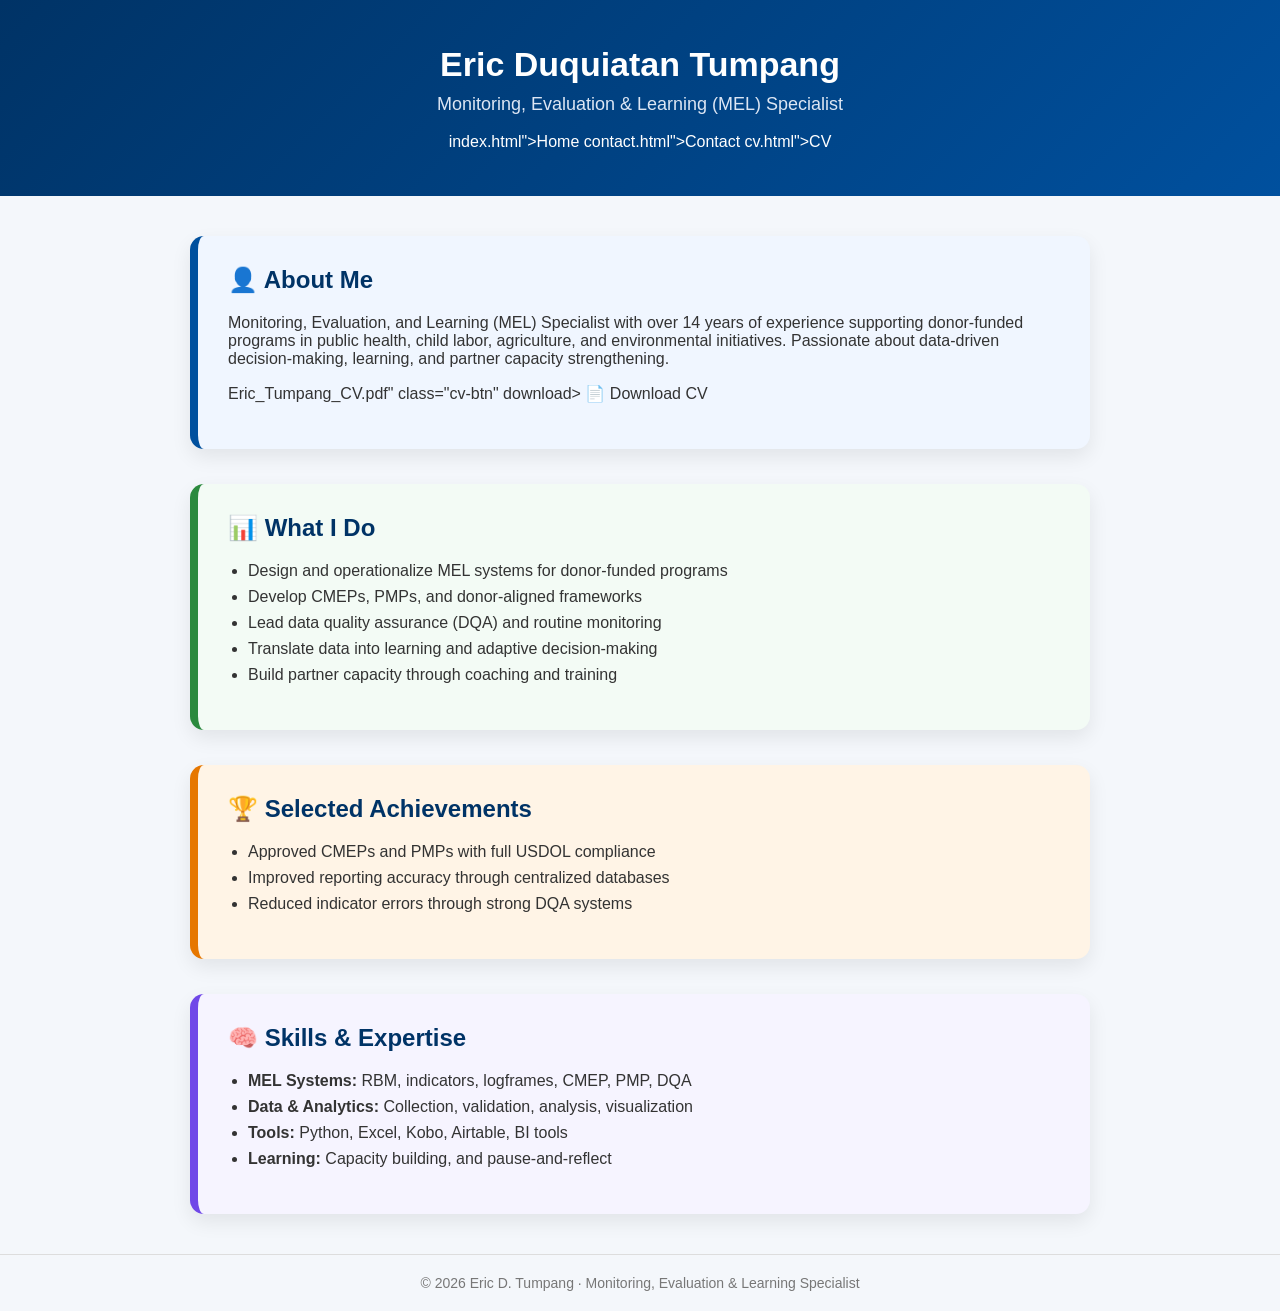
==== index.html @ c88cf0cf "Update index.html" ====
<!DOCTYPE html>
<html lang="en">
<head>
  <meta charset="UTF-8">
  <title>Eric D. Tumpang | MEL Specialist</title>
  <link rel="stylesheet" href="style.css">
</head>

<body>

<header>
  <h1>Eric Duquiatan Tumpang</h1>
  <p>
    Monitoring, Evaluation & Learning (MEL) Specialist<br>
  </p>

<nav>
  index.html">Home</a>
  contact.html">Contact</a>
  cv.html">CV</a>
</nav>
  
</header>

<main>

  <!-- ABOUT ME -->
  <section class="card about">
    <h2>👤 About Me</h2>
    <p>
      Monitoring, Evaluation, and Learning (MEL) Specialist with over 14 years of
      experience supporting donor‑funded programs in public health, child labor,
      agriculture, and environmental initiatives. Passionate about data‑driven
      decision‑making, learning, and partner capacity strengthening.
    </p>

    <p>
      Eric_Tumpang_CV.pdf" class="cv-btn" download>
        📄 Download CV
      </a>
    </p>

  </section>

  <!-- WHAT I DO -->
  <section class="card work">
    <h2>📊 What I Do</h2>
    <ul>
      <li>Design and operationalize MEL systems for donor‑funded programs</li>
      <li>Develop CMEPs, PMPs, and donor‑aligned frameworks</li>
      <li>Lead data quality assurance (DQA) and routine monitoring</li>
      <li>Translate data into learning and adaptive decision‑making</li>
      <li>Build partner capacity through coaching and training</li>
    </ul>
  </section>

  <!-- ACHIEVEMENTS -->
  <section class="card achievement">
    <h2>🏆 Selected Achievements</h2>
    <ul>
      <li>Approved CMEPs and PMPs with full USDOL compliance</li>
      <li>Improved reporting accuracy through centralized databases</li>
      <li>Reduced indicator errors through strong DQA systems</li>
    </ul>
  </section>

  <!-- SKILLS -->
  <section class="card skills">
    <h2>🧠 Skills & Expertise</h2>
    <ul>
      <li><strong>MEL Systems:</strong> RBM, indicators, logframes, CMEP, PMP, DQA</li>
      <li><strong>Data & Analytics:</strong> Collection, validation, analysis, visualization</li>
      <li><strong>Tools:</strong> Python, Excel, Kobo, Airtable, BI tools</li>
      <li><strong>Learning:</strong> Capacity building, and pause‑and‑reflect</li>
    </ul>
  </section>

</main>

<footer>
  © 2026 Eric D. Tumpang · Monitoring, Evaluation & Learning Specialist
</footer>

</body>
</html>
---- style.css ----
/* ===== BASE ===== */
body {
  margin: 0;
  font-family: Arial, Helvetica, sans-serif;
  background: #f4f7fb;
  color: #333;
}

/* ===== HEADER ===== */
header {
  background: linear-gradient(135deg, #003366, #00509e);
  color: #ffffff;
  padding: 45px 20px;
  text-align: center;
}

header h1 {
  margin: 0;
  font-size: 34px;
}

header p {
  margin-top: 10px;
  font-size: 18px;
  color: #dce6f4;
}

/* ===== NAV ===== */
nav {
  margin-top: 15px;
}

nav a {
  color: #ffffff;
  text-decoration: none;
  font-weight: bold;
  margin: 0 12px;
}

nav a:hover {
  text-decoration: underline;
}

/* ===== MAIN ===== */
main {
  max-width: 900px;
  margin: 40px auto;
  padding: 0 20px;
}

/* ===== CARDS ===== */
.card {
  background: #ffffff;
  padding: 30px;
  margin-bottom: 35px;
  border-radius: 14px;
  box-shadow: 0 8px 20px rgba(0,0,0,0.08);
}

/* MEL COLORS */
.about {
  border-left: 8px solid #00509e;
  background: #f0f6ff;
}

.work {
  border-left: 8px solid #2b8a3e;
  background: #f3fbf5;
}

.achievement {
  border-left: 8px solid #e67700;
  background: #fff4e6;
}

.skills {
  border-left: 8px solid #7048e8;
  background: #f6f4ff;
}

/* ===== HEADINGS ===== */
h2 {
  margin-top: 0;
  color: #003366;
}

/* ===== LISTS ===== */
ul {
  padding-left: 20px;
}

li {
  margin-bottom: 8px;
}

/* ===== CV BUTTON ===== */
.cv-btn {
  display: inline-block;
  margin-top: 15px;
  padding: 12px 24px;
  background: #00509e;
  color: #ffffff;
  text-decoration: none;
  border-radius: 6px;
  font-weight: bold;
}

.cv-btn:hover {
  background: #003366;
}

/* ===== FOOTER ===== */
footer {
  text-align: center;
  padding: 20px;
  font-size: 14px;
  color: #777;
  border-top: 1px solid #ddd;
}
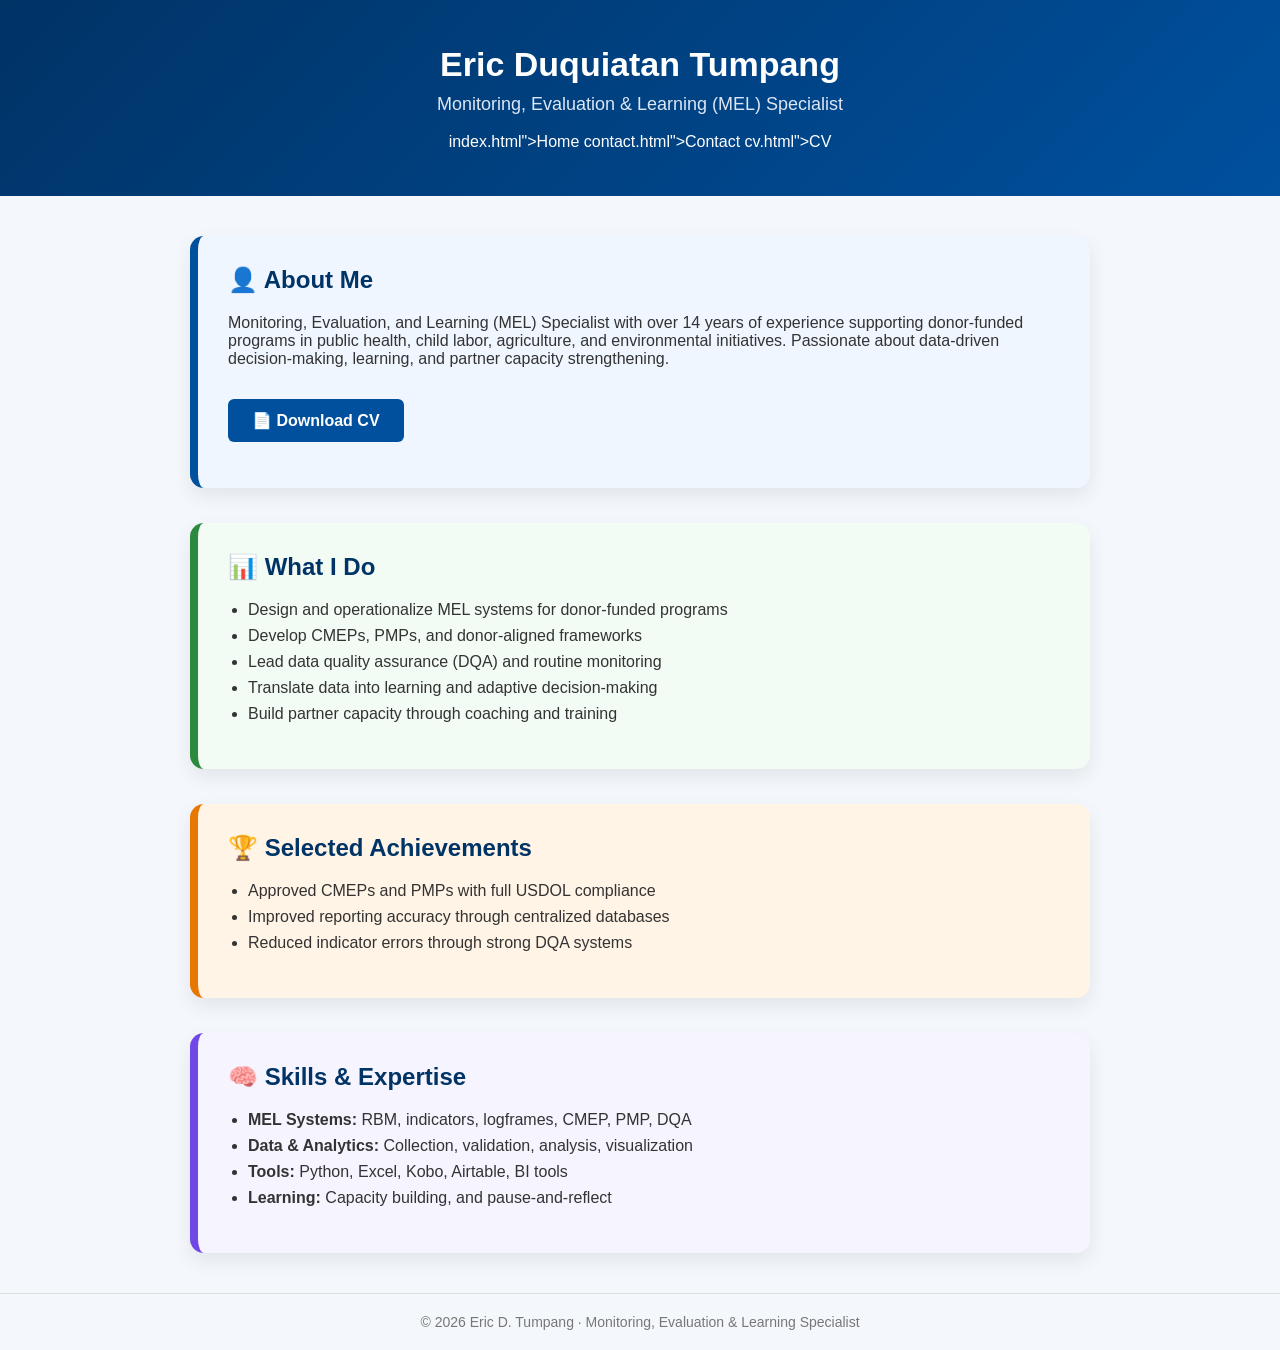
==== commit c243a4a7: "Fix link syntax for CV download in index.html" ====
--- a/index.html
+++ b/index.html
@@ -36,7 +36,7 @@
     </p>
 
     <p>
-      Eric_Tumpang_CV.pdf" class="cv-btn" download>
+      <a href="Eric_Tumpang_CV.pdf" class="cv-btn" download>
         📄 Download CV
       </a>
     </p>
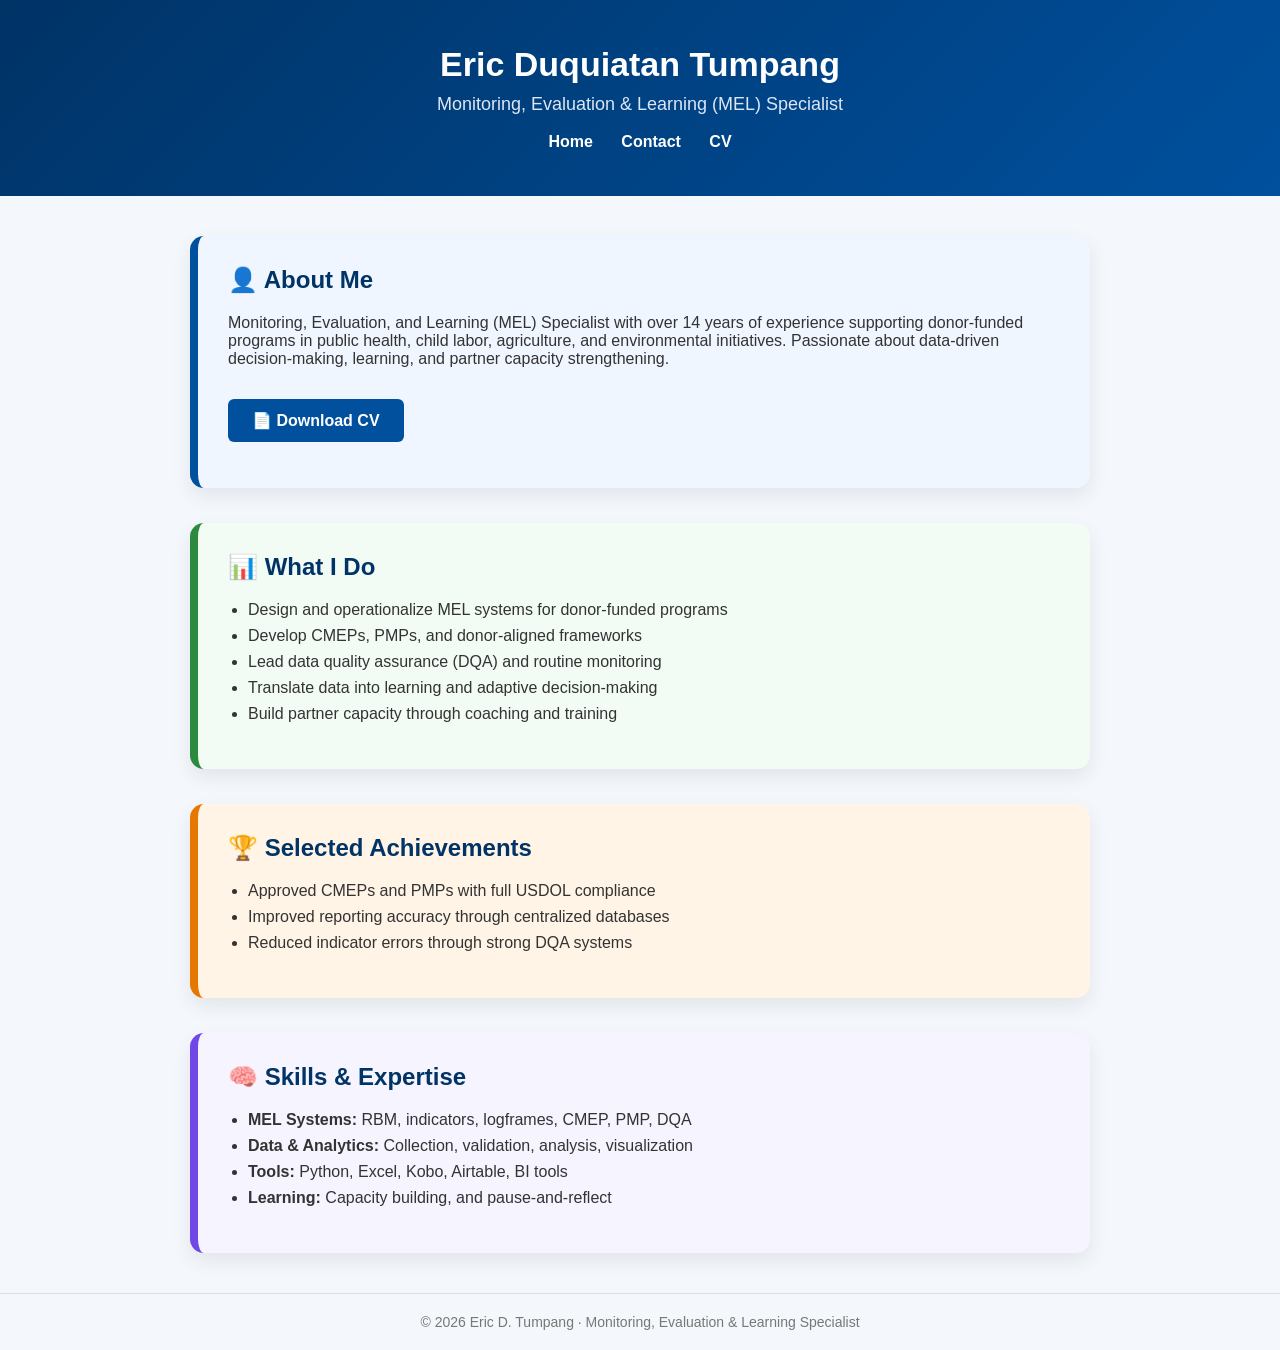
==== commit 508a38ba: "Fix navigation links in index.html" ====
--- a/index.html
+++ b/index.html
@@ -16,10 +16,11 @@
   </p>
 
 <nav>
-  index.html">Home</a>
-  contact.html">Contact</a>
-  cv.html">CV</a>
+  <a href="index.html">Home</a>
+  <a href="contact.html">Contact</a>
+  <a href="cv.html">CV</a>
 </nav>
+
   
 </header>
 
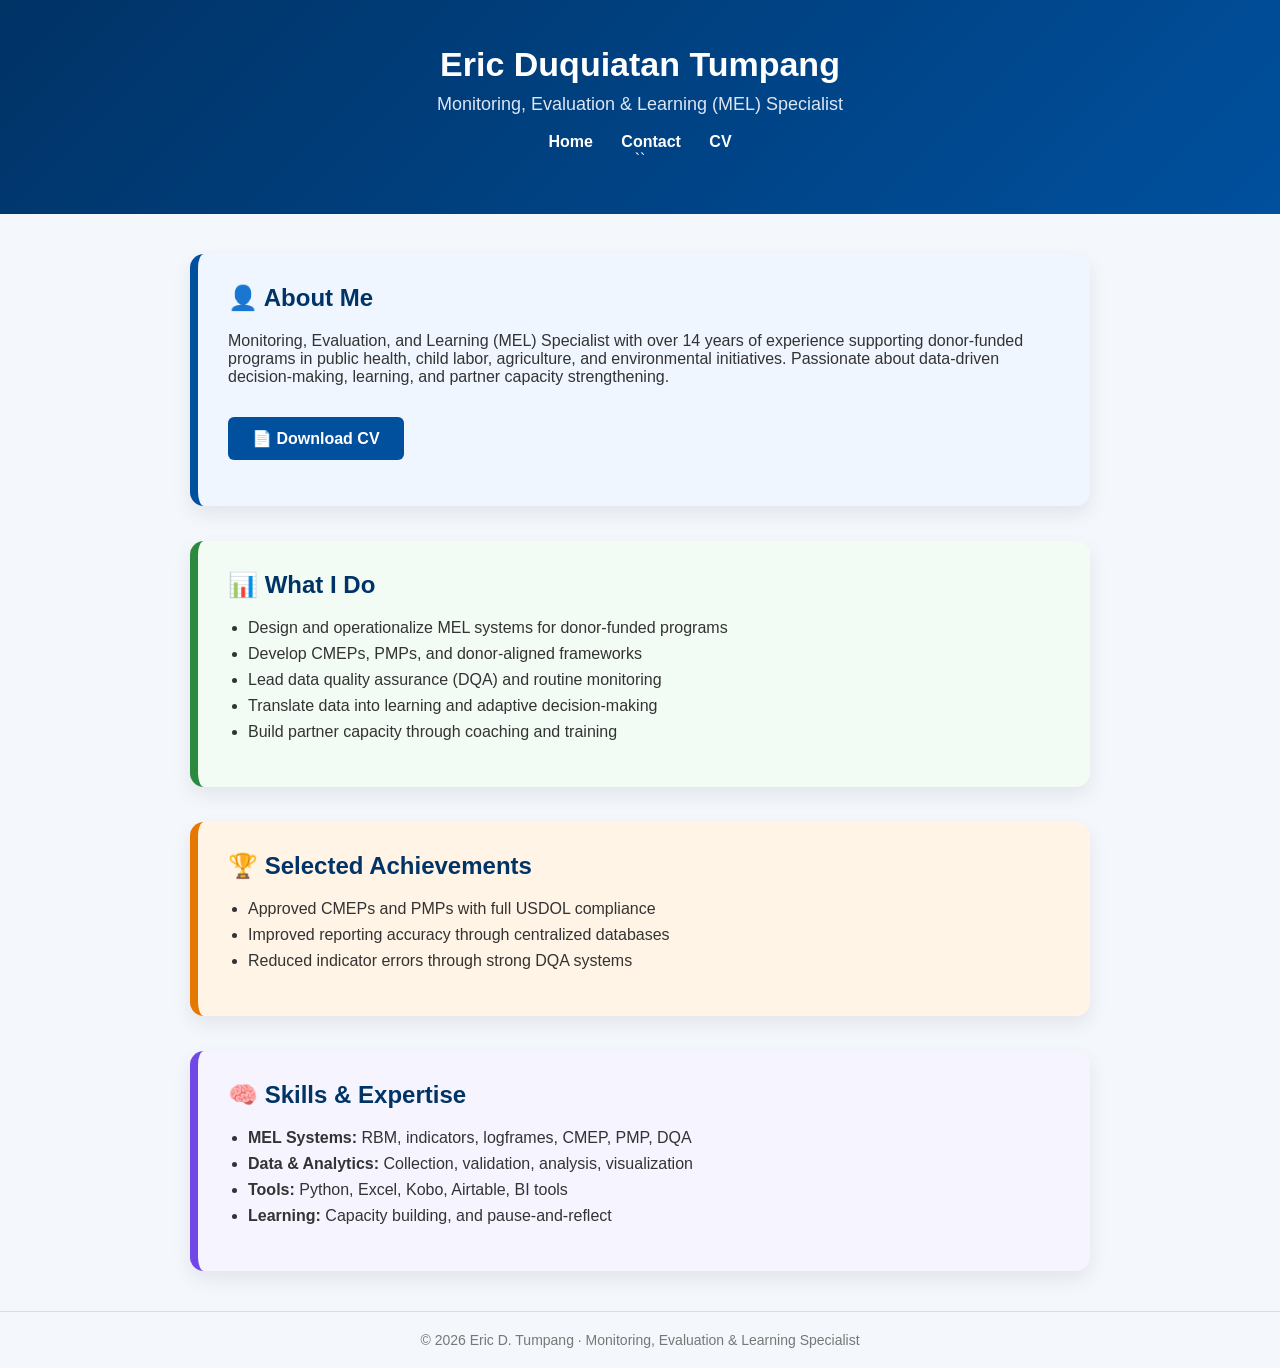
==== commit 095bc8df: "Add navigation links to index.html" ====
--- a/index.html
+++ b/index.html
@@ -15,12 +15,13 @@
     Monitoring, Evaluation & Learning (MEL) Specialist<br>
   </p>
 
+
 <nav>
   <a href="index.html">Home</a>
   <a href="contact.html">Contact</a>
   <a href="cv.html">CV</a>
 </nav>
-
+``
   
 </header>
 
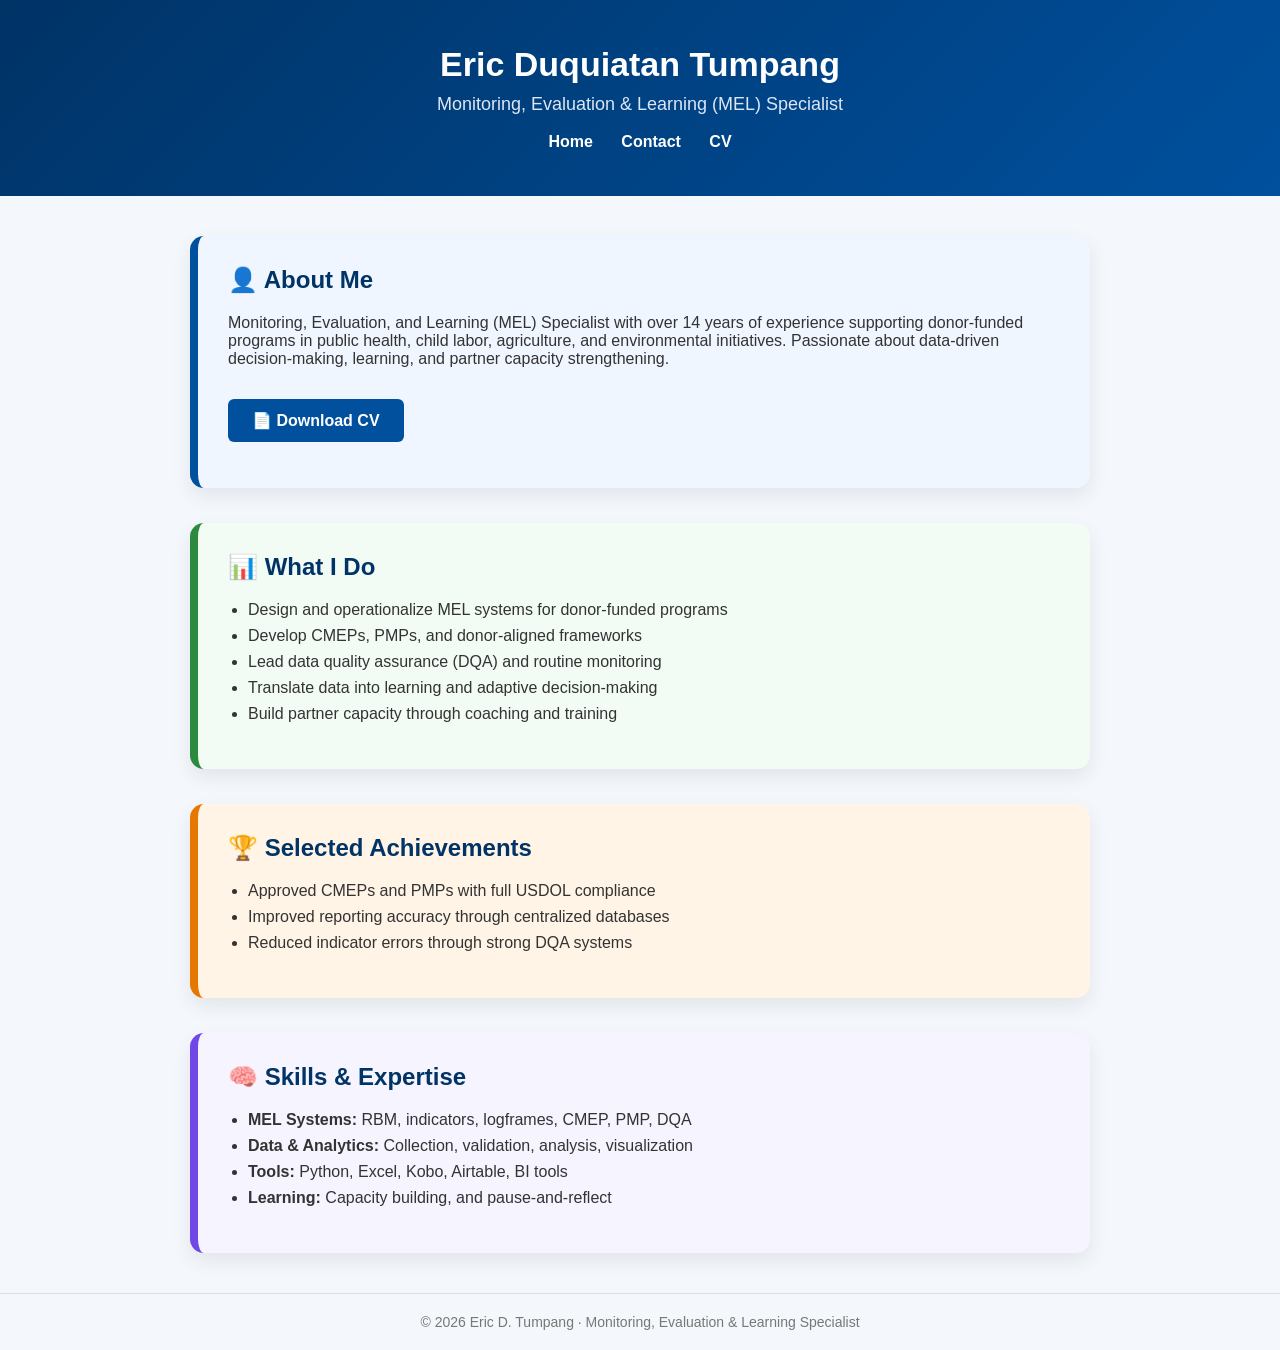
==== commit 0b7de015: "Fix formatting issues in index.html" ====
--- a/index.html
+++ b/index.html
@@ -21,7 +21,6 @@
   <a href="contact.html">Contact</a>
   <a href="cv.html">CV</a>
 </nav>
-``
   
 </header>
 
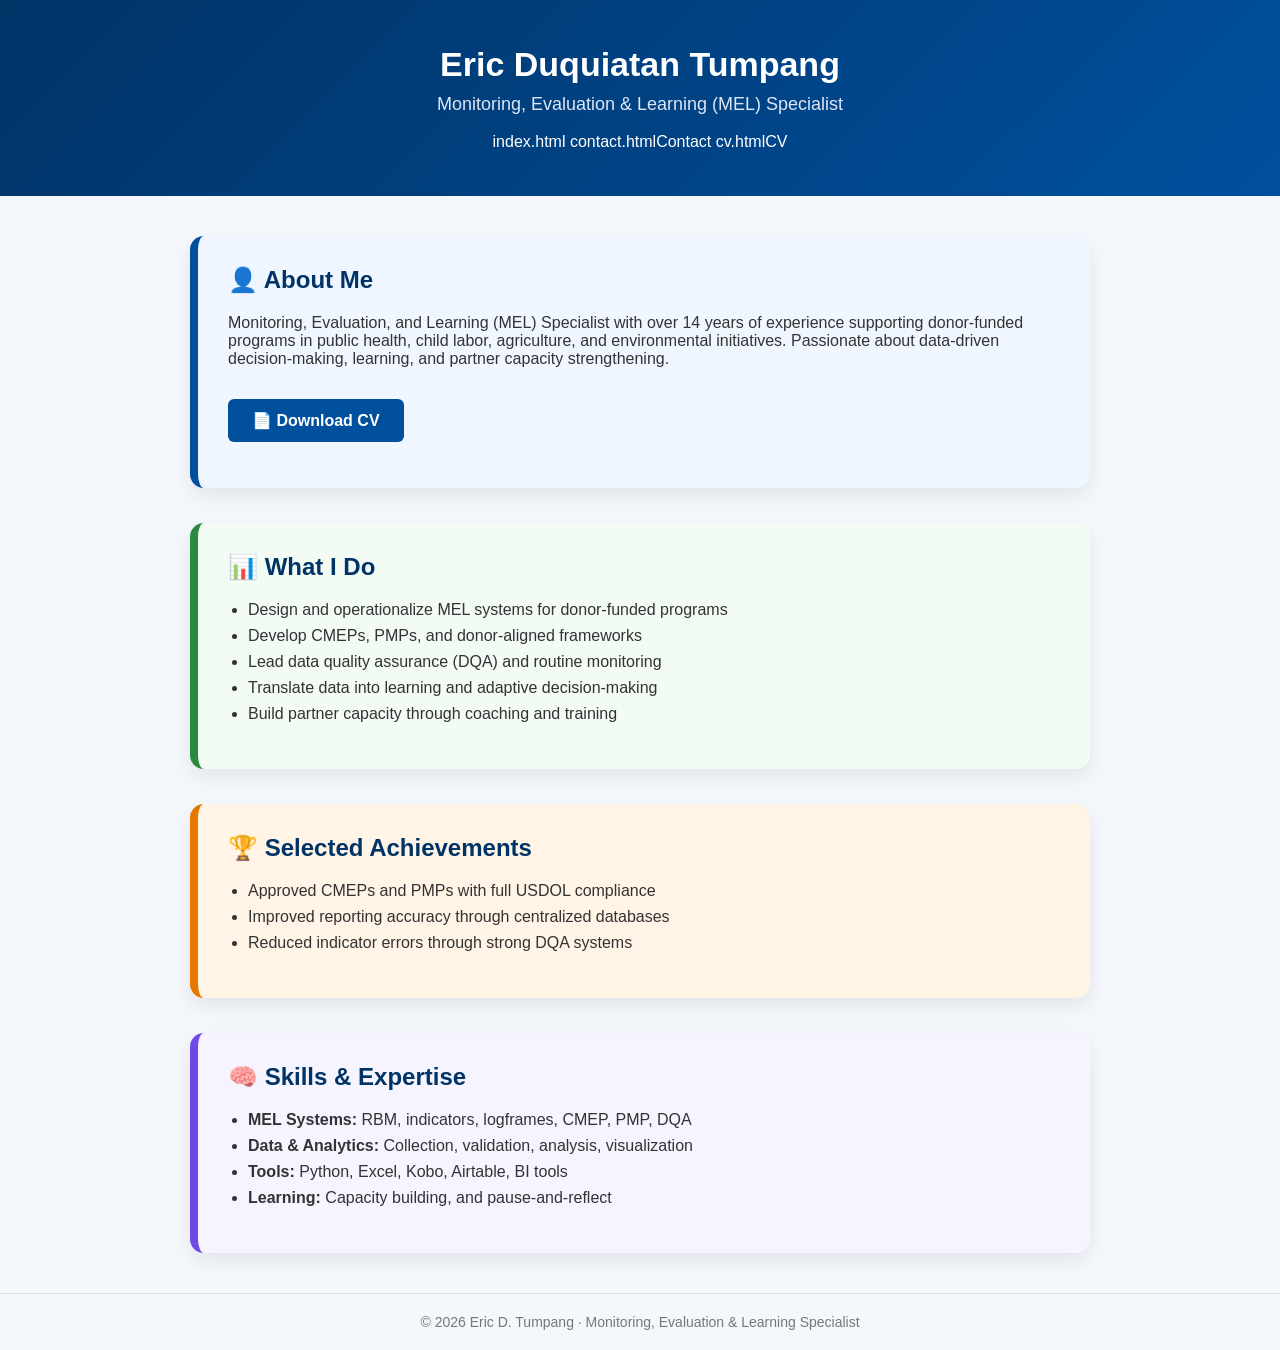
==== commit d992acfa: "Update index.html" ====
--- a/index.html
+++ b/index.html
@@ -15,12 +15,12 @@
     Monitoring, Evaluation & Learning (MEL) Specialist<br>
   </p>
 
+<nav>
+  index.html
+  contact.htmlContact</a>
+  cv.htmlCV</a>
+</nav>
 
-<nav>
-  <a href="index.html">Home</a>
-  <a href="contact.html">Contact</a>
-  <a href="cv.html">CV</a>
-</nav>
   
 </header>
 
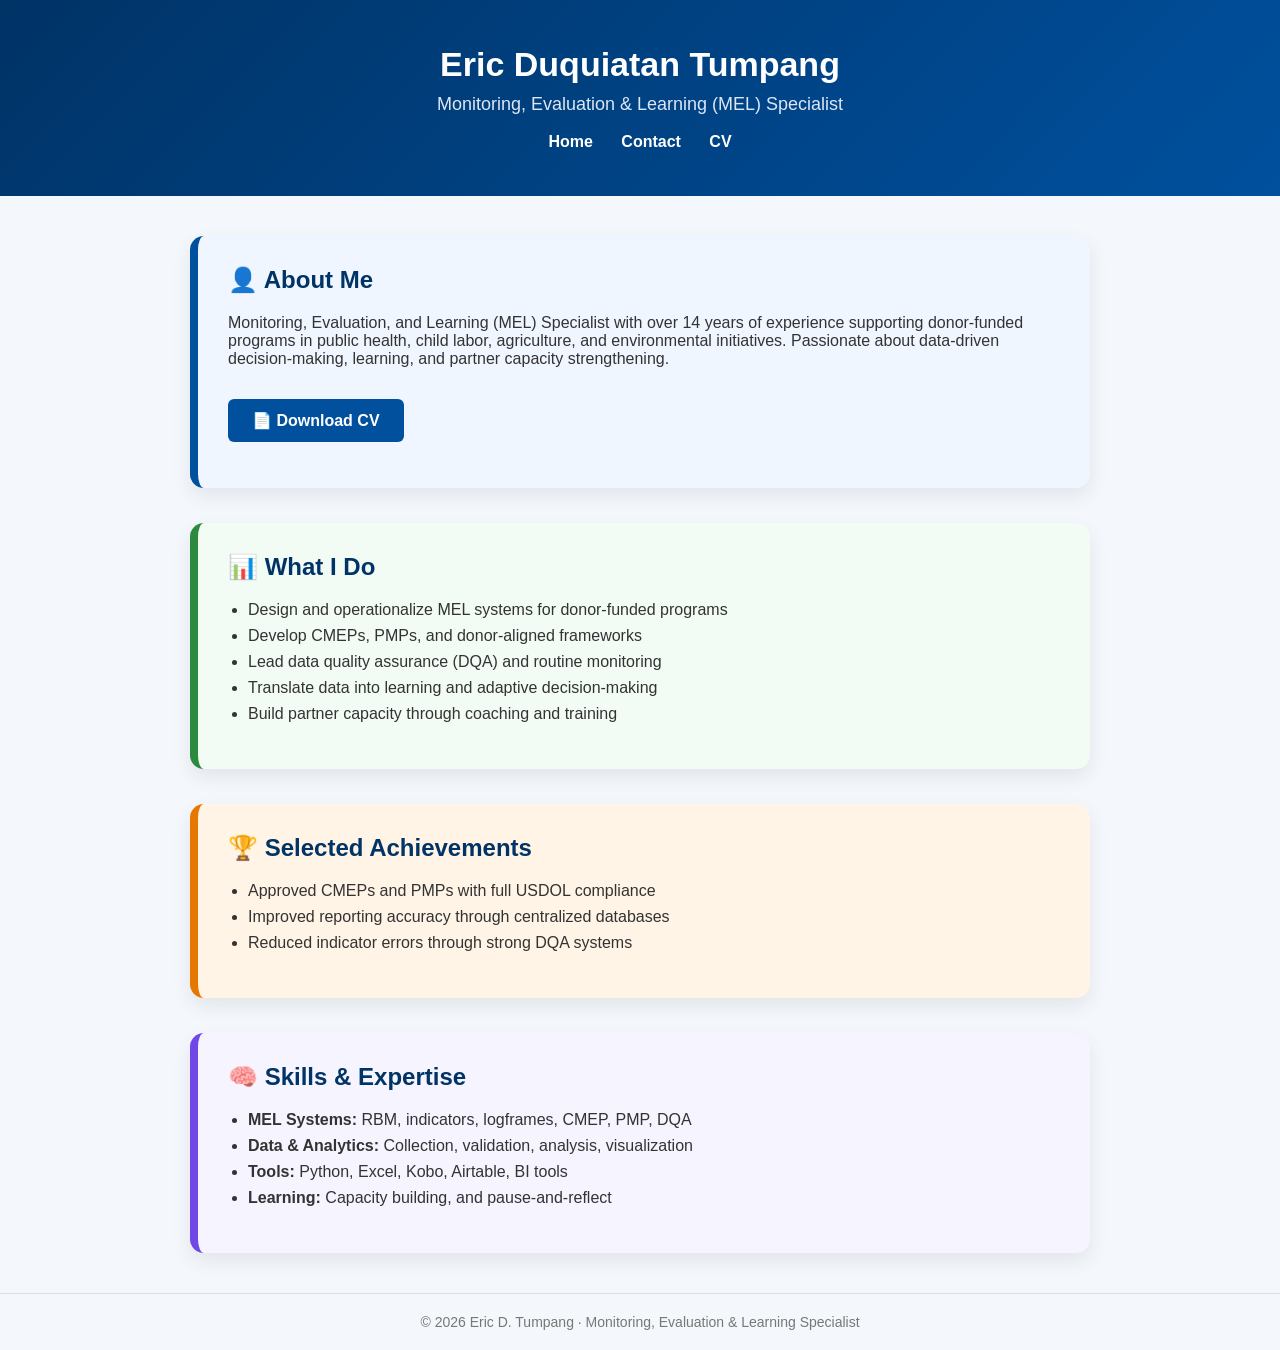
==== commit 6ae427a0: "Update index.html" ====
--- a/index.html
+++ b/index.html
@@ -16,11 +16,10 @@
   </p>
 
 <nav>
-  index.html
-  contact.htmlContact</a>
-  cv.htmlCV</a>
+  <a href="index.html">Home</a>
+  <a href="contact.html">Contact</a>
+  <a href="cv.html">CV</a>
 </nav>
-
   
 </header>
 
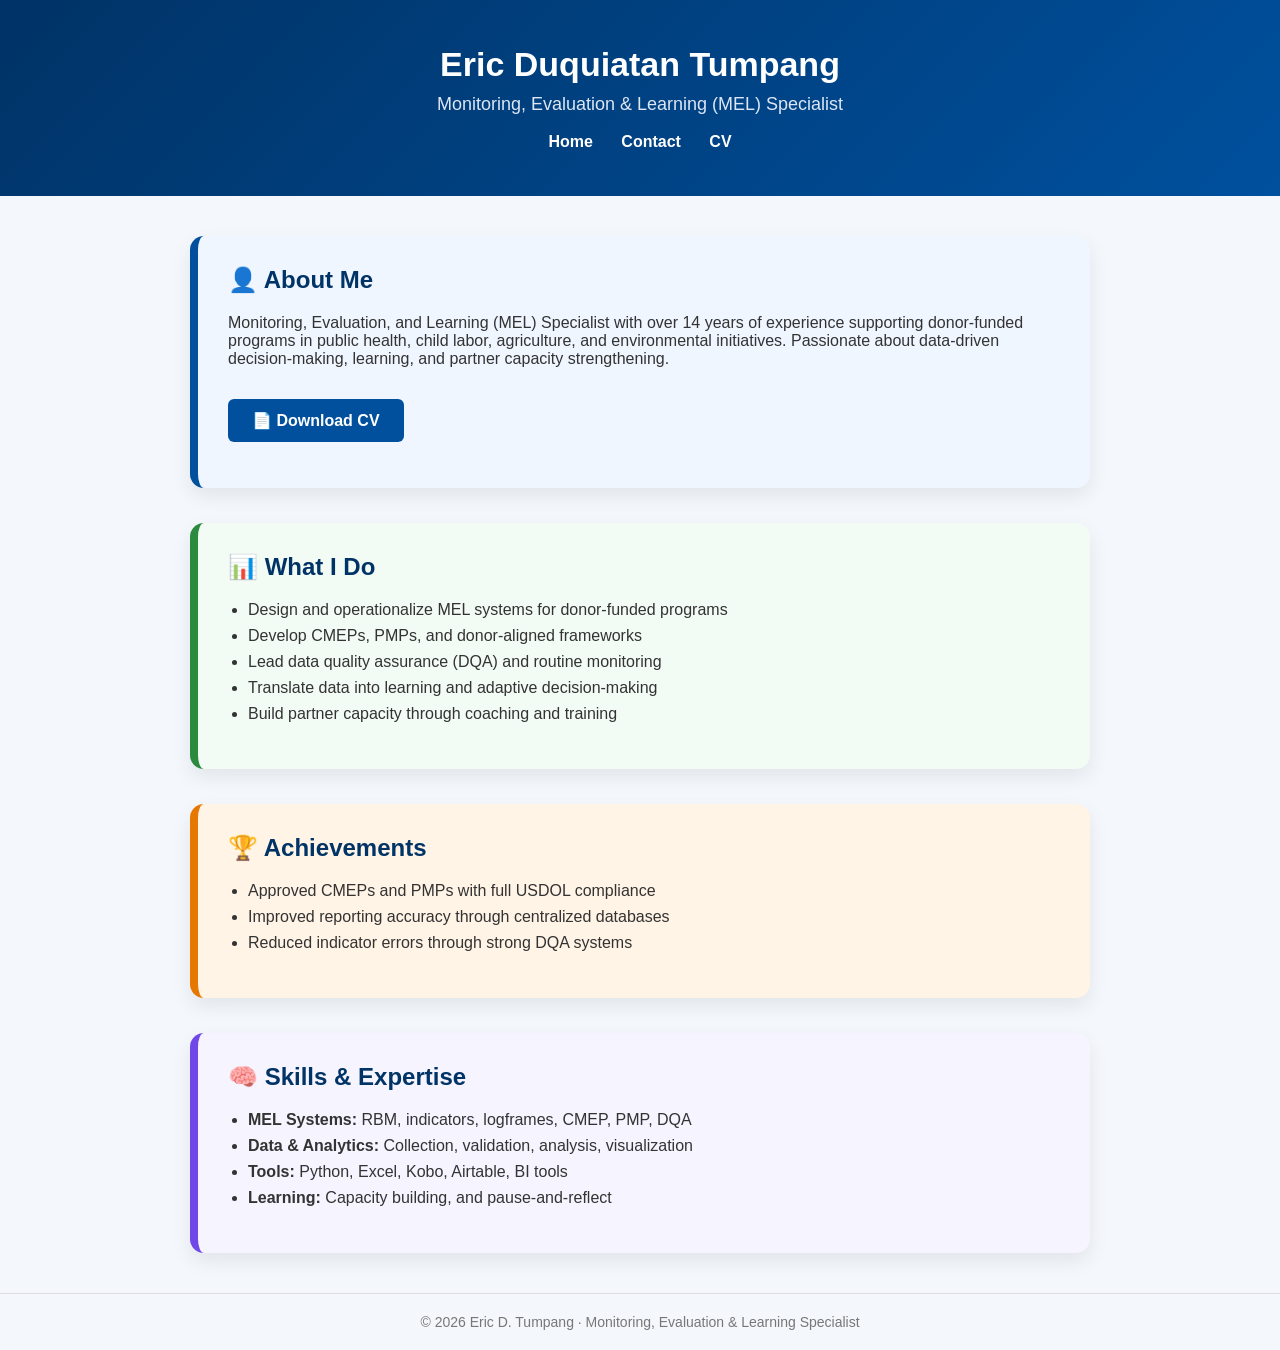
==== commit c40e470a: "Update index.html" ====
--- a/index.html
+++ b/index.html
@@ -57,7 +57,7 @@
 
   <!-- ACHIEVEMENTS -->
   <section class="card achievement">
-    <h2>🏆 Selected Achievements</h2>
+    <h2>🏆 Achievements</h2>
     <ul>
       <li>Approved CMEPs and PMPs with full USDOL compliance</li>
       <li>Improved reporting accuracy through centralized databases</li>
